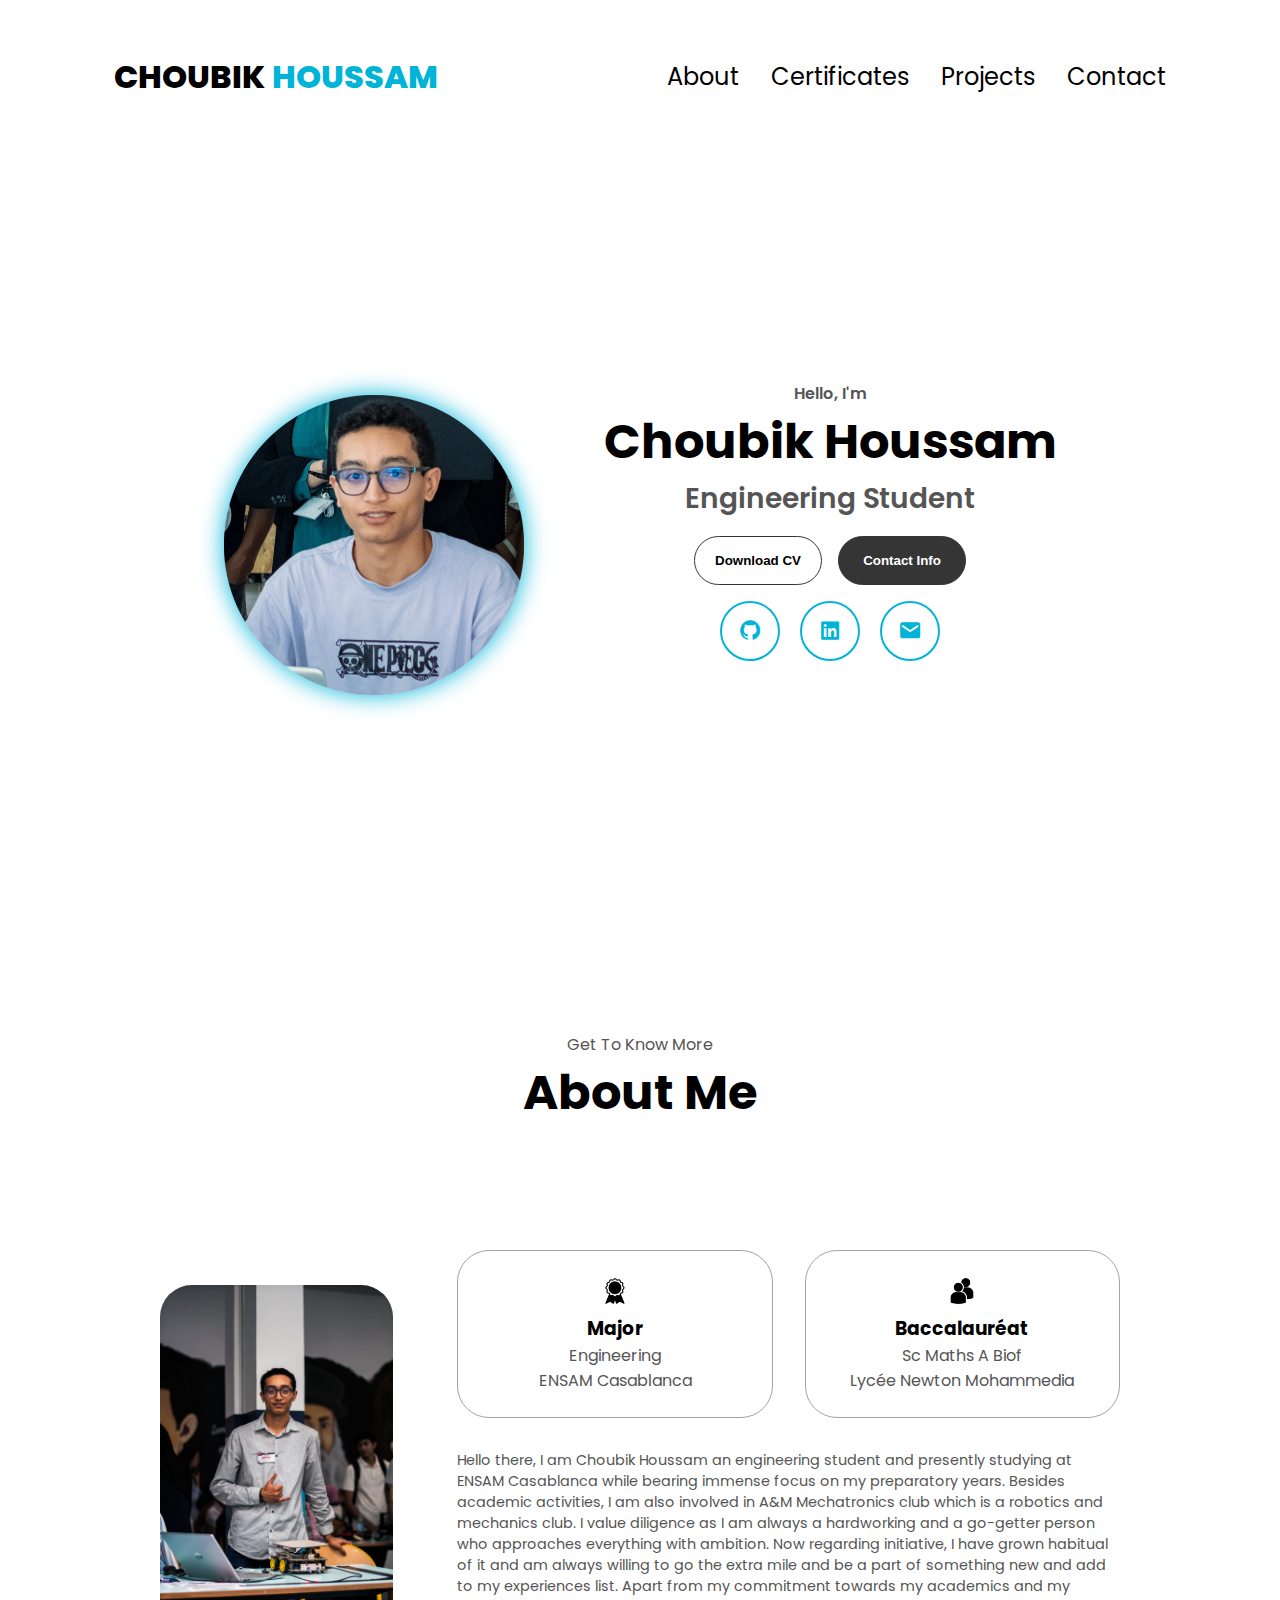
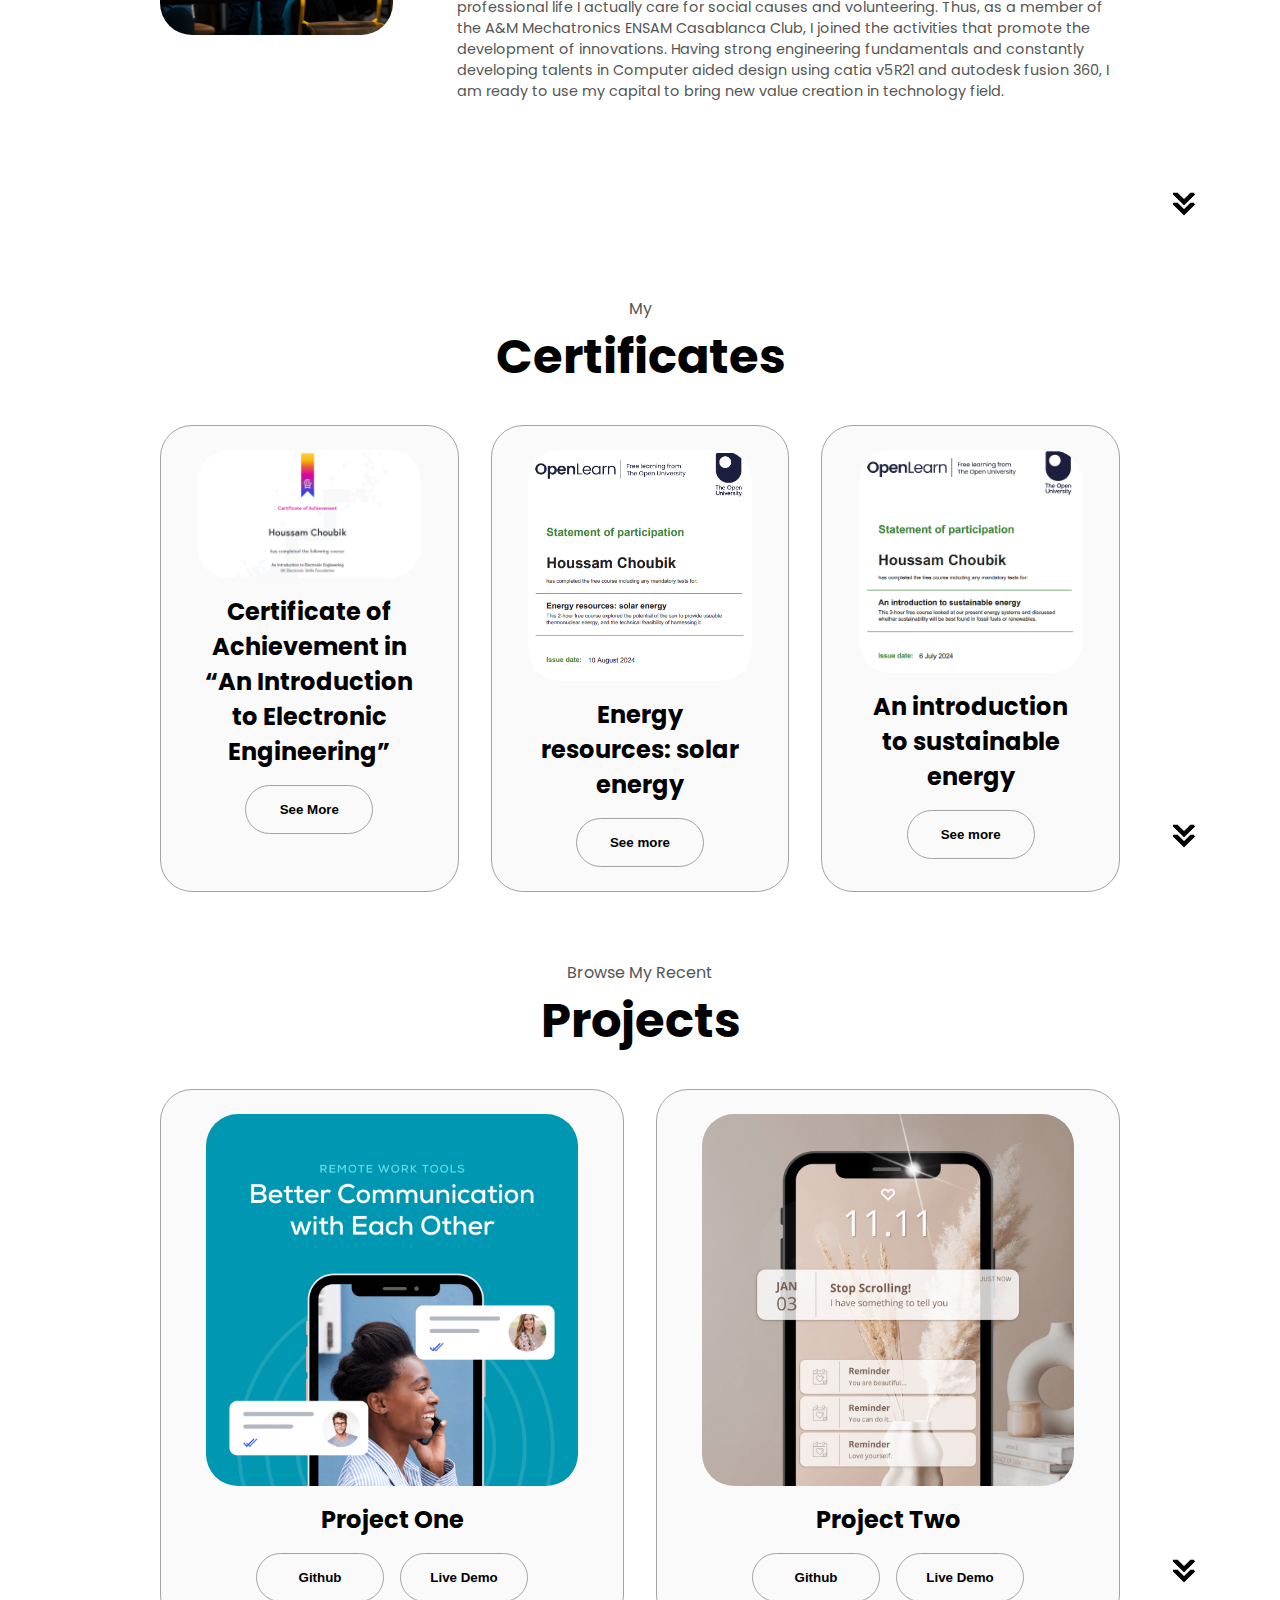
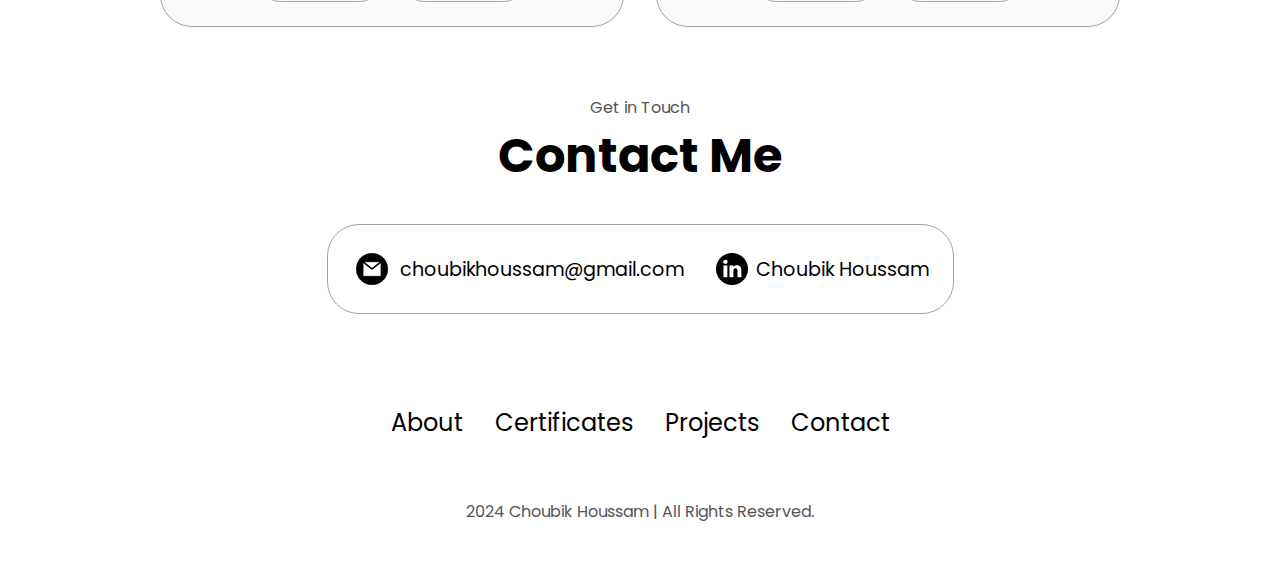
==== index.html @ f27bf786 "Add files via upload" ====
<!DOCTYPE html>
<html lang="en">
  <head>
    <meta charset="UTF-8" />
    <meta http-equiv="X-UA-Compatible" content="IE=edge" />
    <meta name="viewport" content="width=device-width, initial-scale=1.0" />
    <title>My Portfolio</title>
    <link rel="stylesheet" href="style.css" />
    <link rel="stylesheet" href="mediaqueries.css" />
    <link href="https://unpkg.com/boxicons@2.1.4/css/boxicons.min.css"  rel="stylesheet"/>
    <link rel="stylesheet" href="https://cdnjs.cloudflare.com/ajax/libs/font-awesome/4.7.0/css/font-awesome.min.css">
    <link href="https://fonts.googleapis.com/icon?family=Material+Icons" rel="stylesheet">
  </head>
  <body>
    <nav id="desktop-nav">
      <div class="logo">CHOUBIK <span>HOUSSAM</span></div>
      <div>
        <ul class="nav-links">
          <li><a href="#about">About</a></li>
          <li><a href="#certificates">Certificates</a></li>
          <li><a href="#projects">Projects</a></li>
          <li><a href="#contact">Contact</a></li>
        </ul>
      </div>
    </nav>
    <nav id="hamburger-nav">
      <div class="logo">Choubik Houssam</div>
      <div class="hamburger-menu">
        <div class="hamburger-icon" onclick="toggleMenu()">
          <span></span>
          <span></span>
          <span></span>
        </div>
        <div class="menu-links">
          <li><a href="#about" onclick="toggleMenu()">About</a></li>
          <li><a href="#experience" onclick="toggleMenu()">Certificates</a></li>
          <li><a href="#projects" onclick="toggleMenu()">Projects</a></li>
          <li><a href="#contact" onclick="toggleMenu()">Contact</a></li>
        </div>
      </div>
    </nav>
    <section id="profile">
      <div class="section-pic-container">
        <img src="./assets/img2.png" alt="profile-picture" />
      </div>
      <div class="section__text">
        <p class="section__text__p1">Hello, I'm</p>
        <h1 class="title">Choubik Houssam</h1>
        <p class="section__text__p2">Engineering Student</p>
        <div class="btn-container">
          <button
            class="btn btn-color-2"
            onclick="window.open('./Documents/CV Choubik Houssam.pdf')"
          >
            Download CV
          </button>
          <button class="btn btn-color-1" onclick="location.href='#contact'">
            Contact Info
          </button>
        </div>
        
        <div class="social-icons">
          <a href="">
            <i class="bx bxl-github"></i>
          </a>
          <a href="https://www.linkedin.com/in/houssam-choubik-5b4ba3316/">
            <i class="bx bxl-linkedin-square" ></i>
          </a>
          <a href="mailto:choubikhoussam@gmail.com">
            <i class="bx bxs-envelope"></i>
          </a>
        </div>
      </div>
    </section>
    <section id="about">
      <p class="section-text__p1">Get To Know More</p>
      <h1 class="title">About Me</h1>
      <div class="section-container">
        <div class="section__pic-container1">
          <img
            src="./assets/img1.jpg"
            alt="Profile picture"
            class="about-pic"
          />
        </div>
        <div class="about-details-container">
          <div class="about-containers">
            <div class="details-container">
              <img
                src="./assets/experience.png"
                alt="Experience icon"
                class="icon"
              />
              <h3>Major</h3>
              <p>Engineering <br />ENSAM Casablanca</p>
            </div>
            <div class="details-container">
              <img
                src="./assets/education.png"
                alt="Education icon"
                class="icon"
              />
              <h3>Baccalauréat</h3>
              <p>Sc Maths A Biof <br />Lycée Newton Mohammedia</p>
            </div>
          </div>
          <div class="text-container">
            <p class="paragraph1">
              Hello there, I am Choubik Houssam an engineering student and presently studying at ENSAM Casablanca while bearing immense focus on my preparatory years. Besides academic activities, I am also involved in A&M Mechatronics club which is a robotics and mechanics club.

          I value diligence as I am always a hardworking and a go-getter person who approaches everything with ambition. Now regarding initiative, I have grown habitual of it and am always willing to go the extra mile and be a part of something new and add to my experiences list.
          
          Apart from my commitment towards my academics and my professional life I actually care for social causes and volunteering. Thus, as a member of the A&M Mechatronics ENSAM Casablanca Club, I joined the activities that promote the development of innovations.
          
          Having strong engineering fundamentals and constantly developing talents in Computer aided design using catia v5R21 and autodesk fusion 360, I am ready to use my capital to bring new value creation in technology field.
            </p>
          </div>
        </div>
      </div>
      <img
        src="./assets/arrow.png"
        alt="Arrow icon"
        class="icon arrow"
        onclick="location.href='#certificates'"
      />
    </section>

  </section>
  <section id="certificates">
    <p class="section__text__p1">My</p>
    <h1 class="title">Certificates</h1>
    <div class="certificates-details-container">
      <div class="about-containers">
        <div class="details-container color-container">
          <div class="article-container">
            <img
              src="./certifimage/cert.png"
              alt="Project 1"
              class="project-img"
            />
          </div>
          <h2 class="certificates-sub-title project-title">Certificate of Achievement in “An Introduction to Electronic Engineering”</h2>
          <div class="btn-container">
            <button
              class="btn btn-color-2 project-btn"
              onclick="location.href='https://www.futurelearn.com/certificates/hrelv6k'"
            >
              See More
            </button>
          </div>
        </div>
        <div class="details-container color-container">
          <div class="article-container">
            <img
              src="./certifimage/cert1.png"
              alt="Project 2"
              class="project-img"
            />
          </div>
          <h2 class="certificates-sub-title project-title">Energy resources: solar energy</h2>
          <div class="btn-container">
            <button
              class="btn btn-color-2 project-btn"
              onclick="window.open('./Documents/S278_6_statement.pdf')"
            >
              See more
            </button>

          </div>
        </div>
        <div class="details-container color-container">
          <div class="article-container">
            <img
              src="./certifimage/cert2.png"
              alt="Project 3"
              class="project-img"
            />
          </div>
          <h2 class="certificates-sub-title project-title">An introduction to sustainable energy</h2>
          <div class="btn-container">
            <button
              class="btn btn-color-2 project-btn"
              onclick="window.open('./Documents/T206_2_statement.pdf')"
            >
              See more
            </button>
          </div>
        </div>
        
      </div>
    </div>
    <img
    src="./assets/arrow.png"
    alt="Arrow icon"
    class="icon arrow"
    onclick="location.href='#projects'"
  />
    
      
    </section>


    <section id="projects">
      <p class="section__text__p1">Browse My Recent</p>
      <h1 class="title">Projects</h1>
      <div class="experience-details-container">
        <div class="about-containers">
          <div class="details-container color-container">
            <div class="article-container">
              <img
                src="./assets/project-1.png"
                alt="Project 1"
                class="project-img"
              />
            </div>
            <h2 class="experience-sub-title project-title">Project One</h2>
            <div class="btn-container">
              <button
                class="btn btn-color-2 project-btn"
                onclick="location.href='https://github.com/'"
              >
                Github
              </button>
              <button
                class="btn btn-color-2 project-btn"
                onclick="location.href='https://github.com/'"
              >
                Live Demo
              </button>
            </div>
          </div>
          <div class="details-container color-container">
            <div class="article-container">
              <img
                src="./assets/project-2.png"
                alt="Project 2"
                class="project-img"
              />
            </div>
            <h2 class="experience-sub-title project-title">Project Two</h2>
            <div class="btn-container">
              <button
                class="btn btn-color-2 project-btn"
                onclick="location.href='https://github.com/'"
              >
                Github
              </button>
              <button
                class="btn btn-color-2 project-btn"
                onclick="location.href='https://github.com/'"
              >
                Live Demo
              </button>
            </div>
          </div>
          
        </div>
      </div>
      <img
        src="./assets/arrow.png"
        alt="Arrow icon"
        class="icon arrow"
        onclick="location.href='#contact'"
      />
    </section>
    <section id="contact">
      <p class="section__text__p1">Get in Touch</p>
      <h1 class="title">Contact Me</h1>
      <div class="contact-info-upper-container">
        <div class="contact-info-container">
          <img
            src="./assets/email.png"
            alt="Email icon"
            class="icon contact-icon email-icon"
          />
          <p><a href="mailto:choubikhoussam@gmail.com">choubikhoussam@gmail.com</a></p>
        </div>
        <div class="contact-info-container">
          <img
            src="./assets/linkedin.png"
            alt="LinkedIn icon"
            class="icon contact-icon"
          />
          <p><a href="https://www.linkedin.com/in/houssam-choubik-5b4ba3316/">Choubik Houssam</a></p>
        </div>
      </div>
    </section>
    <footer>
      <nav>
        <div class="nav-links-container">
          <ul class="nav-links">
            <li><a href="#about">About</a></li>
            <li><a href="#certificates">Certificates</a></li>
            <li><a href="#projects">Projects</a></li>
            <li><a href="#contact">Contact</a></li>
          </ul>
        </div>
      </nav>
      <p>2024 Choubik Houssam | All Rights Reserved.</p>
    </footer>
    <script src="script.js"></script>
  </body>
</html>
---- style.css ----
/* GENERAL */

@import url("https://fonts.googleapis.com/css2?family=Poppins:wght@300;400;500;600&display=swap");

* {
  margin: 0;
  padding: 0;
  box-sizing: border-box;
  text-decoration: none;
  border: none;
  outline: none;
}


body {
  font-family: "Poppins", sans-serif;
}

html {
  scroll-behavior: smooth;
}

:root {
  --bg-color: #03045e;
  --second-bg-color: #0077b6;
  --text-color: white;
  --main-color: #00b4d8;
}

p {
  color: rgb(85, 85, 85);
}

/* TRANSITION */

a,
.btn {
  transition: all 300ms ease;
}

/* DESKTOP NAV */

nav,
.nav-links {
  display: flex;
}

nav {
  justify-content: space-around;
  align-items: center;
  height: 17vh;
}

.nav-links {
  gap: 2rem;
  list-style: none;
  font-size: 1.5rem;
}

a {
  color: black;
  text-decoration: none;
  text-decoration-color: white;
}

a:hover {
  color: grey;
  
  text-underline-offset: 1rem;
  text-decoration-color: rgb(181, 181, 181);
}

.logo {
  font-size: 2rem;
  color: black;
  font-weight: 800;
  cursor: pointer;
  transition: 0.3s ease;
}

.logo:hover {
  cursor: default;
  transform: scale(1.1);
}

span{
  color: var(--main-color);
}

/* HAMBURGER MENU */


.nav-links a:hover {
  text-decoration: underline;
  color: grey;
  
}

#hamburger-nav {
  display: none;
  
}

.hamburger-menu {
  position: relative;
  display: inline-block;
  
  
}


.hamburger-icon {
  display: flex;
  flex-direction: column;
  justify-content: space-between;
  height: 24px;
  width: 30px;
  cursor: pointer;
  
}

.hamburger-icon span {
  width: 100%;
  height: 2px;
  background-color: black;
  transition: all 0.3 ease-in-out;
  
}

.menu-links {
  position: absolute;
  top: 100%;
  right: 0;
  background-color: white;
  width: fit-content;
  max-height: 0;
  overflow: hidden;
  transition: all 0.3 ease-in-out;
  
  
}

.menu-links a {
  display: block;
  padding: 10px;
  text-align: center;
  font-size: 1.5rem;
  color: black;
  text-decoration: none;
  transition: all 0.3 ease-in-out;
  
}

.menu-links li {
  list-style: none;
  
}

.menu-links.open {
  max-height: 300px;
}

.hamburger-icon.open span:first-child {
  transform: rotate(45deg) translate(10px, 5px);
}

.hamburger-icon.open span:nth-child(2) {
  opacity: 0;
}

.hamburger-icon.open span:last-child {
  transform: rotate(-45deg) translate(10px, -5px);
}

.hamburger-icon span:first-child {
  transform: none;
}

.hamburger-icon span:first-child {
  opacity: 1;
}

.hamburger-icon span:first-child {
  transform: none;
}

/* SECTIONS */

section {
  padding-top: 4vh;
  height: 96vh;
  margin: 0 10rem;
  box-sizing: border-box;
  min-height: fit-content;
}

.section-container {
  display: flex;
}

/* PROFILE SECTION */

#profile {
  display: flex;
  justify-content: center;
  gap: 5rem;
  height: 80vh;
}

.section-pic-container {
  display: flex;
  height: 300px;
  width: 300px;
  margin: auto 0;
  box-shadow: 0 0 25px var(--main-color);
  transition: 0.4s ease-in-out;
  border-radius: 50%;
  
}

.section-pic-container:hover{
  box-shadow: 0 0 25px var(--main-color),
              0 0 50px var(--main-color),
              0 0 100px var(--main-color);
}

.section__pic-container1 {
  display: flex;
  height: 350px;
  width: 350px;
  margin: auto 0;
}



.section__text {
  align-self: center;
  text-align: center;
}

.section__text p {
  font-weight: 600;
}

.section__text__p1 {
  text-align: center;
  
}

.section-text__p1 {
  text-align: center;
  
}

.section__text__p2 {
  font-size: 1.75rem;
  margin-bottom: 1rem;
}

.title {
  font-size: 3rem;
  text-align: center;
}


.paragraph1{
  font-size: 0.9em;
}


/* ICONS */

.social-icons{
  text-align: center;
}

.social-icons a{
  display: inline-flex;
  justify-content: center;
  align-items: center;
  font-size: 1.5rem;
  padding: 1rem;
  background: transparent;
  border: 2px solid var(--main-color);
  border-radius: 50%;
  color: var(--main-color);
  margin: 3rem 0.5rem;
  transition: 0.3s ease;
  margin-top: 1rem;
  gap: 1rem;
  
}

.social-icons a:hover{
  color: var(--text-color);
  background-color: var(--main-color);
  transform: scale(1.2)translateY(-5px);
  box-shadow: 0 0 25px var(--main-color);
}

.icon {
  cursor: pointer;
  height: 2rem;
}

/* BUTTONS */

.btn-container {
  display: flex;
  justify-content: center;
  gap: 1rem;
}

.btn {
  font-weight: 600;
  transition: all 300ms ease;
  padding: 1rem;
  width: 8rem;
  border-radius: 2rem;
}

.btn-color-1,
.btn-color-2 {
  border: rgb(53, 53, 53) 0.1rem solid;
}

.btn-color-1:hover,
.btn-color-2:hover {
  cursor: pointer;
}

.btn-color-1,
.btn-color-2:hover {
  background: rgb(53, 53, 53);
  color: white;
}

.btn-color-1:hover {
  background: rgb(0, 0, 0);
}

.btn-color-2 {
  background: none;
}

.btn-color-2:hover {
  border: rgb(255, 255, 255) 0.1rem solid;
}

.btn-container {
  gap: 1rem;
}

/* ABOUT SECTION */

#about {
  position: relative;
}

.about-containers {
  gap: 2rem;
  margin-bottom: 2rem;
  margin-top: 2rem;
}

.about-details-container {
  justify-content: center;
  flex-direction: column;
}

.about-containers,
.about-details-container {
  display: flex;
}

.about-pic {
  border-radius: 2rem;
}

.arrow {
  position: absolute;
  right: -5rem;
  bottom: 2.5rem;
}

.details-container {
  padding: 1.5rem;
  flex: 1;
  background: white;
  border-radius: 2rem;
  border: rgb(53, 53, 53) 0.1rem solid;
  border-color: rgb(163, 163, 163);
  text-align: center;
}

.section-container {
  gap: 4rem;
  height: 80%;
}

.section__pic-container {
  height: 400px;
  width: 400px;
  margin: auto 0;
}

/* EXPERIENCE SECTION */

#certificate {
  position: relative;
}

.certificate-sub-title {
  color: rgb(85, 85, 85);
  font-weight: 600;
  font-size: 1.75rem;
  margin-bottom: 2rem;
}

.certificate-details-container {
  display: flex;
  justify-content: center;
  flex-direction: column;
}

.article-container {
  display: flex;
  text-align: initial;
  flex-wrap: wrap;
  flex-direction: row;
  gap: 2.5rem;
  justify-content: space-around;
}

article {
  display: flex;
  width: 10rem;
  justify-content: space-around;
  gap: 0.5rem;
}

article .icon {
  cursor: default;
}

 /* certificatesSECTION */
#certificates {
  position: relative;
}

.color-container {
  border-color: rgb(163, 163, 163);
  background: rgb(250, 250, 250);
}

.project-img {
  border-radius: 2rem;
  width: 90%;
  height: 90%;
}

.project-title {
  margin: 1rem;
  color: black;
}

.project-btn {
  color: black;
  border-color: rgb(163, 163, 163);
}

/* PROJECTS SECTION */

#projects {
  position: relative;
}

.color-container {
  border-color: rgb(163, 163, 163);
  background: rgb(250, 250, 250);
}

.project-img {
  border-radius: 2rem;
  width: 90%;
  height: 90%;
}

.project-title {
  margin: 1rem;
  color: black;
}

.project-btn {
  color: black;
  border-color: rgb(163, 163, 163);
}


/* CONTACT */

#contact {
  display: flex;
  justify-content: center;
  flex-direction: column;
  height: 70vh;
}

.contact-info-upper-container {
  display: flex;
  justify-content: center;
  border-radius: 2rem;
  border: rgb(53, 53, 53) 0.1rem solid;
  border-color: rgb(163, 163, 163);
  background: (250, 250, 250);
  margin: 2rem auto;
  padding: 0.5rem;
}

.contact-info-container {
  display: flex;
  align-items: center;
  justify-content: center;
  gap: 0.5rem;
  margin: 1rem;
}

.contact-info-container p {
  font-size: larger;
}

.contact-icon {
  cursor: default;
}

.email-icon {
  height: 2.5rem;
}

/* FOOTER SECTION */

footer {
  height: 26vh;
  margin: 0 1rem;
}

footer p {
  text-align: center;
}
---- mediaqueries.css ----
@media screen and (max-width: 1400px) {
  #profile {
    height: 83vh;
    margin-bottom: 6rem;
  }
  .about-containers {
    flex-wrap: wrap;
  }
  #contact,
  #certificates {
    height: fit-content;
  }
  #projects {
    height: fit-content;
  }
}

@media screen and (max-width: 1200px) {
  #desktop-nav {
    display: none;
  }
  #hamburger-nav {
    display: flex;
  }
  #certificate,
  .certificate-details-container {
    margin-top: 2rem;
  }
  #profile,
  .section-container {
    display: block;
  }
  .arrow {
    display: none;
  }
  section,
  .section-container {
    height: fit-content;
  }
  section {
    margin: 0 5%;
  }
  .section-pic-container {
    width: 200px;
    height: 200px;
    margin: 0 auto 2rem;
  }

  .section__pic-container1 {
    width: 200px;
    height: 200px;
    margin: 0 auto 2rem;
    margin-left: 39%;
    
  }

  .section-text__p1 {
    text-align: center;
    margin-top: 20%;
  } 

  .about-containers {
    margin-top: 0;
    margin: 0 auto 2rem;
  }
}

@media screen and (max-width: 600px) {
  #contact,
  footer {
    height: 40vh;
  }
  #profile {
    height: 83vh;
    margin-bottom: 0;
  }
  article {
    font-size: 1rem;
  }
  footer nav {
    height: fit-content;
    margin-bottom: 2rem;
  }
  .about-containers,
  .contact-info-upper-container,
  .btn-container {
    flex-wrap: wrap;
  }
  .contact-info-container {
    margin: 0;
  }
  .contact-info-container p,
  .nav-links li a {
    font-size: 1rem;
  }
  .certificate-sub-title {
    font-size: 1.25rem;
  }
  .logo {
    font-size: 1.5rem;
  }
  .nav-links {
    flex-direction: column;
    gap: 0.5rem;
    text-align: center;
  }
  .section__pic-container {
    width: auto;
    height: 46vw;
    justify-content: center;
  }
  .section__text__p2 {
    font-size: 1.25rem;
  }
  .title {
    font-size: 2rem;
  }
  .text-container {
    text-align: justify;
  }
}
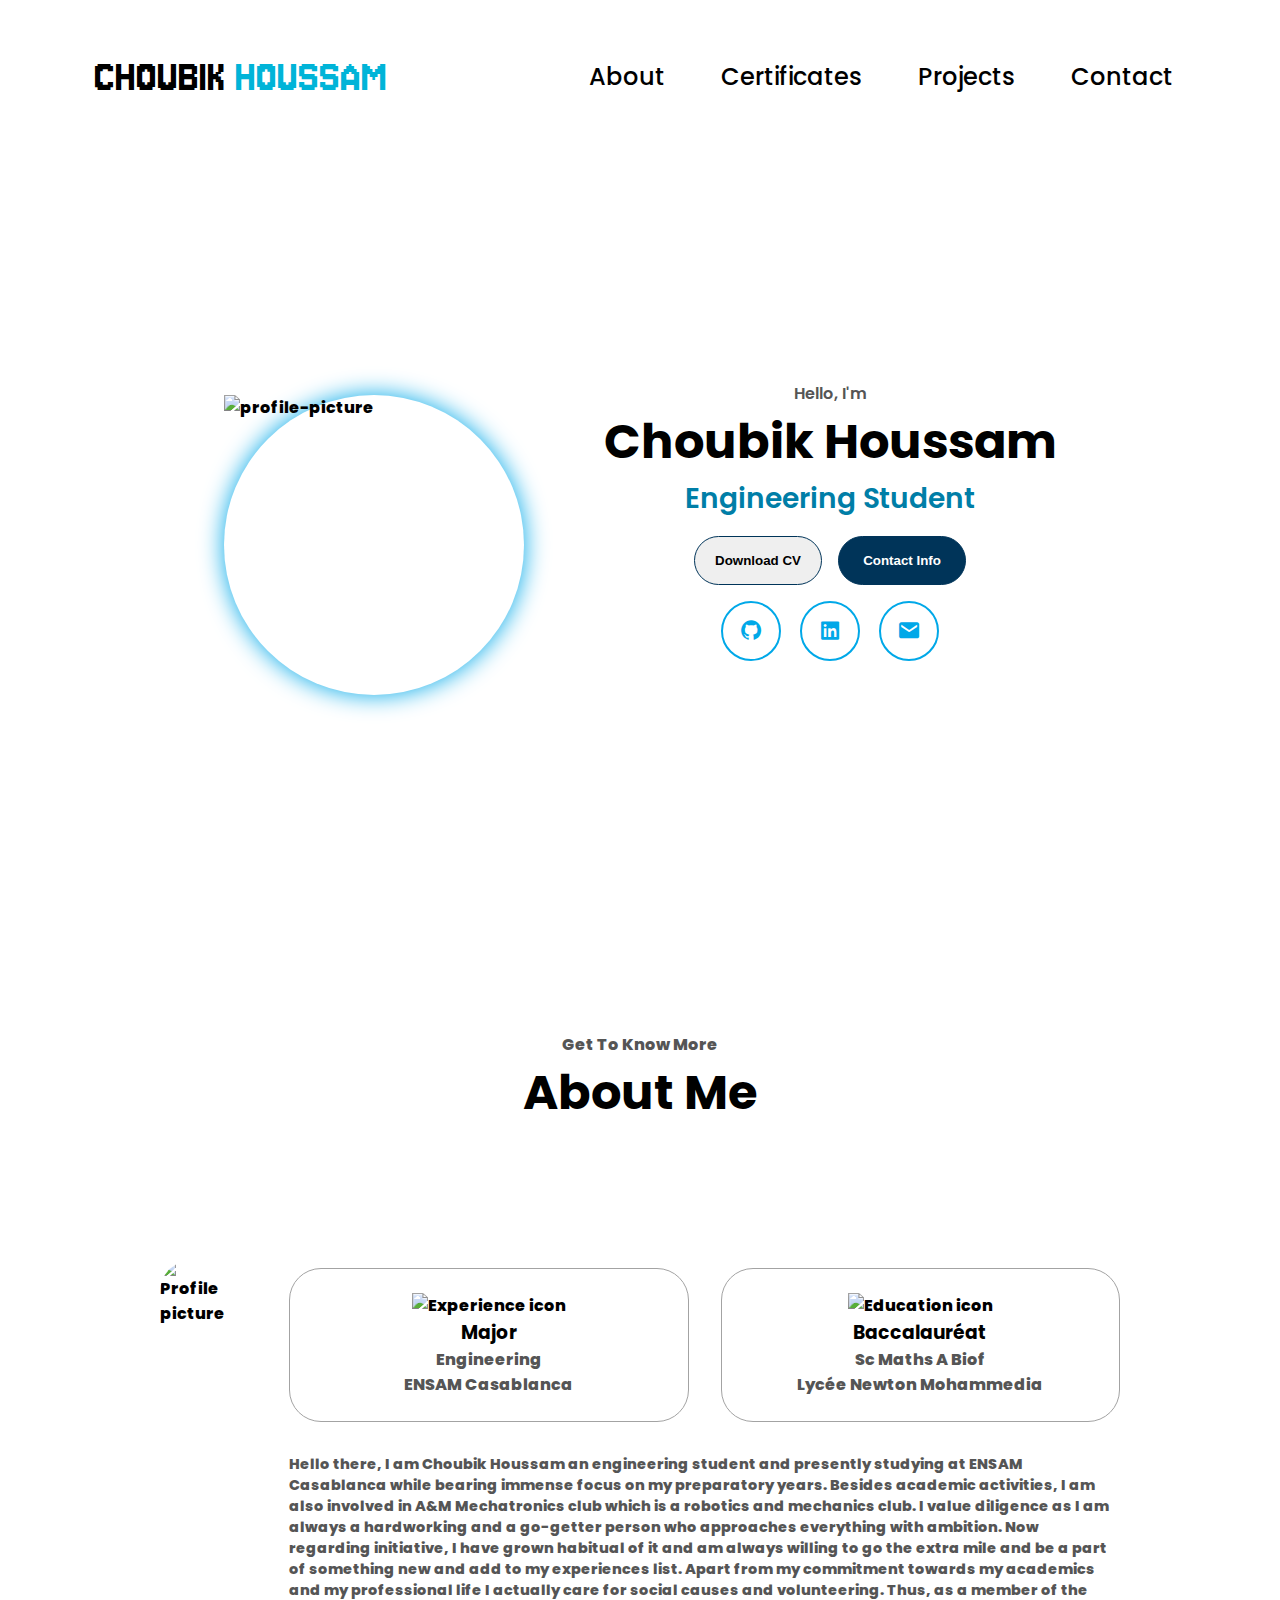
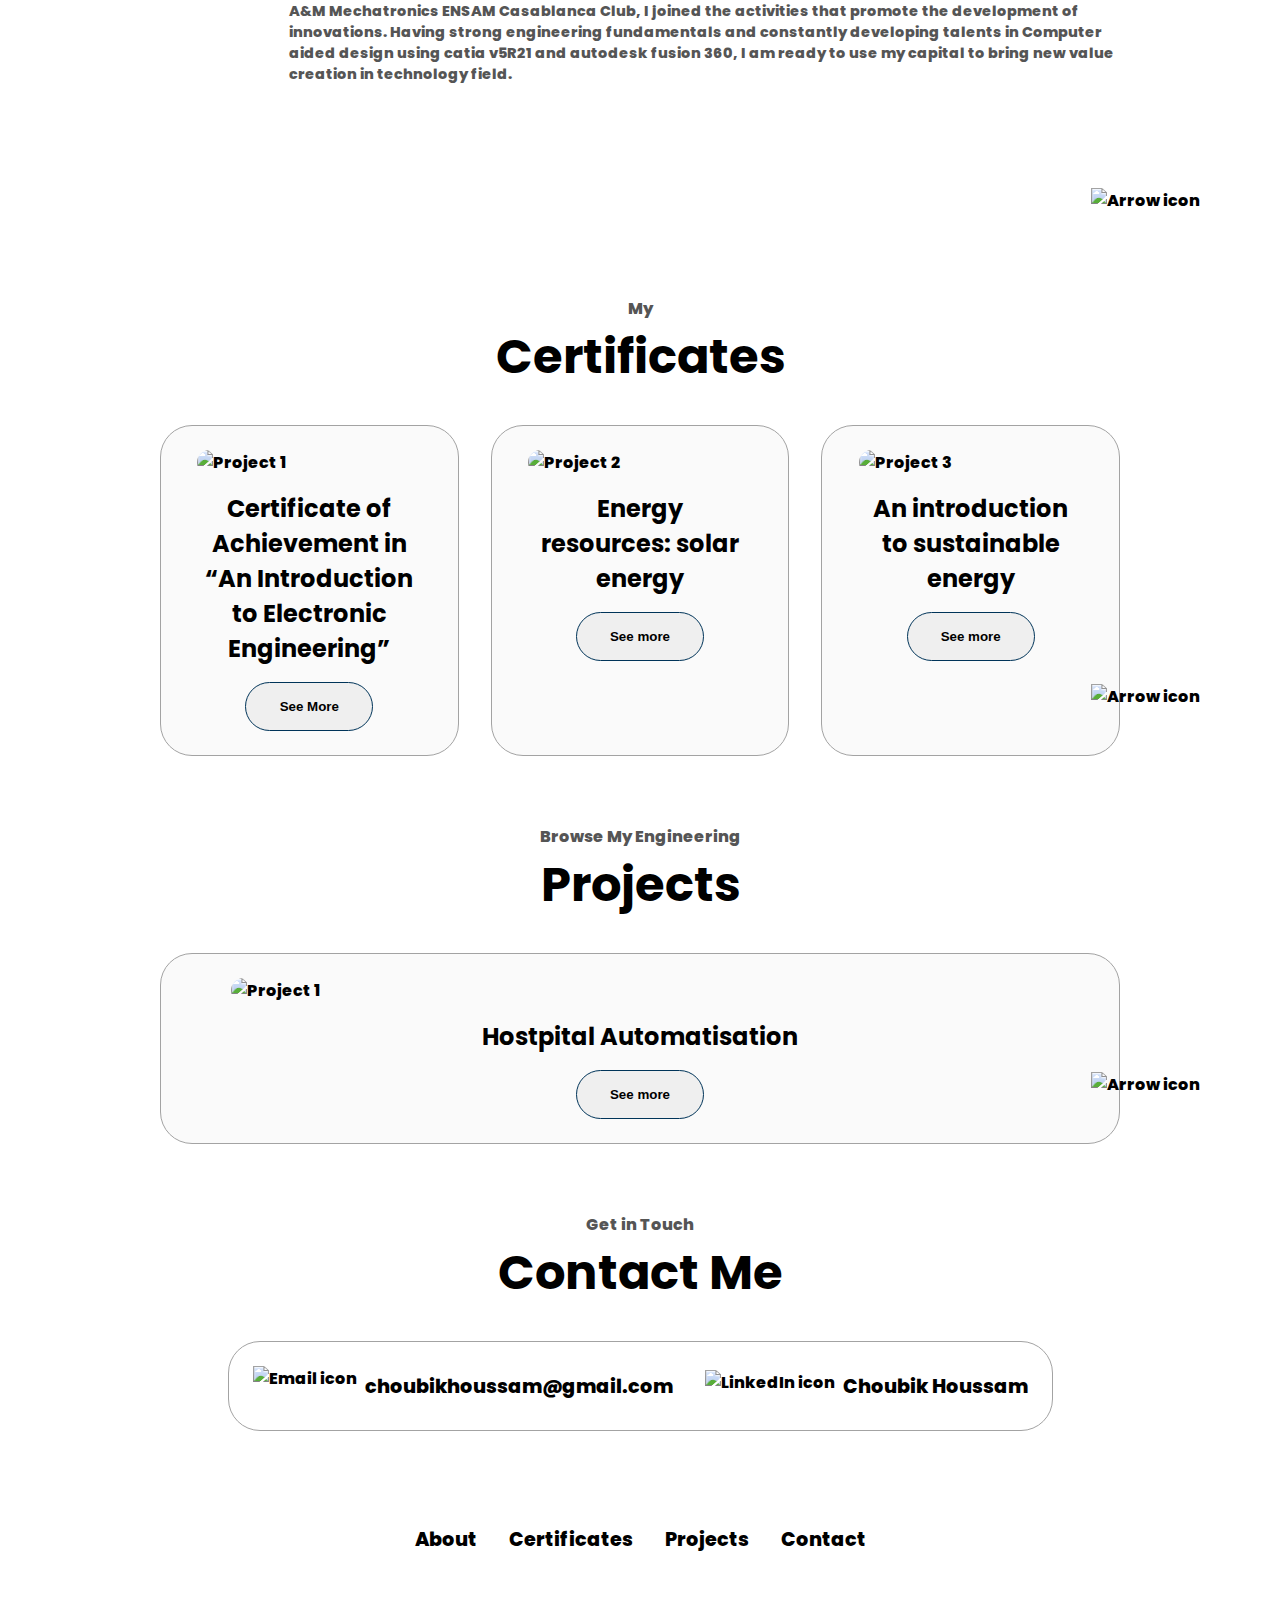
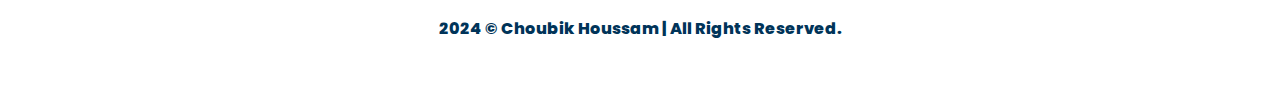
==== commit ee972a55: "Add files via upload" ====
--- a/index.html
+++ b/index.html
@@ -49,12 +49,12 @@
         <p class="section__text__p2">Engineering Student</p>
         <div class="btn-container">
           <button
-            class="btn btn-color-2"
+            class="btn1"
             onclick="window.open('./Documents/CV Choubik Houssam.pdf')"
           >
             Download CV
           </button>
-          <button class="btn btn-color-1" onclick="location.href='#contact'">
+          <button class="btn2" onclick="location.href='#contact'">
             Contact Info
           </button>
         </div>
@@ -142,7 +142,7 @@
           <h2 class="certificates-sub-title project-title">Certificate of Achievement in “An Introduction to Electronic Engineering”</h2>
           <div class="btn-container">
             <button
-              class="btn btn-color-2 project-btn"
+              class="btn1"
               onclick="location.href='https://www.futurelearn.com/certificates/hrelv6k'"
             >
               See More
@@ -160,7 +160,7 @@
           <h2 class="certificates-sub-title project-title">Energy resources: solar energy</h2>
           <div class="btn-container">
             <button
-              class="btn btn-color-2 project-btn"
+              class="btn1"
               onclick="window.open('./Documents/S278_6_statement.pdf')"
             >
               See more
@@ -179,7 +179,7 @@
           <h2 class="certificates-sub-title project-title">An introduction to sustainable energy</h2>
           <div class="btn-container">
             <button
-              class="btn btn-color-2 project-btn"
+              class="btn1"
               onclick="window.open('./Documents/T206_2_statement.pdf')"
             >
               See more
@@ -201,57 +201,29 @@
 
 
     <section id="projects">
-      <p class="section__text__p1">Browse My Recent</p>
+      <p class="section__text__p1">Browse My Engineering</p>
       <h1 class="title">Projects</h1>
       <div class="experience-details-container">
         <div class="about-containers">
           <div class="details-container color-container">
             <div class="article-container">
               <img
-                src="./assets/project-1.png"
+                src="./projectsimage/Hospital automatisation.jpg"
                 alt="Project 1"
                 class="project-img"
               />
             </div>
-            <h2 class="experience-sub-title project-title">Project One</h2>
+            <h2 class="experience-sub-title project-title">Hostpital Automatisation</h2>
             <div class="btn-container">
               <button
-                class="btn btn-color-2 project-btn"
-                onclick="location.href='https://github.com/'"
+                class="btn1"
+                onclick="location.href='project1.html'"
               >
-                Github
+               See more
               </button>
-              <button
-                class="btn btn-color-2 project-btn"
-                onclick="location.href='https://github.com/'"
-              >
-                Live Demo
-              </button>
-            </div>
-          </div>
-          <div class="details-container color-container">
-            <div class="article-container">
-              <img
-                src="./assets/project-2.png"
-                alt="Project 2"
-                class="project-img"
-              />
-            </div>
-            <h2 class="experience-sub-title project-title">Project Two</h2>
-            <div class="btn-container">
-              <button
-                class="btn btn-color-2 project-btn"
-                onclick="location.href='https://github.com/'"
-              >
-                Github
-              </button>
-              <button
-                class="btn btn-color-2 project-btn"
-                onclick="location.href='https://github.com/'"
-              >
-                Live Demo
-              </button>
-            </div>
+            </div>
+          </div>
+          
           </div>
           
         </div>
@@ -286,9 +258,9 @@
       </div>
     </section>
     <footer>
-      <nav>
+      <nav class="nav1">
         <div class="nav-links-container">
-          <ul class="nav-links">
+          <ul class="nav-links1">
             <li><a href="#about">About</a></li>
             <li><a href="#certificates">Certificates</a></li>
             <li><a href="#projects">Projects</a></li>
@@ -296,7 +268,7 @@
           </ul>
         </div>
       </nav>
-      <p>2024 Choubik Houssam | All Rights Reserved.</p>
+      <p>2024 &copy Choubik Houssam | All Rights Reserved.</p>
     </footer>
     <script src="script.js"></script>
   </body>
--- a/style.css
+++ b/style.css
@@ -1,6 +1,7 @@
 /* GENERAL */
 
 @import url("https://fonts.googleapis.com/css2?family=Poppins:wght@300;400;500;600&display=swap");
+@import url("https://fonts.googleapis.com/css2?family=Jersey+10&display=swap");
 
 * {
   margin: 0;
@@ -14,6 +15,7 @@
 
 body {
   font-family: "Poppins", sans-serif;
+  font-weight: 800;
 }
 
 html {
@@ -25,6 +27,9 @@
   --second-bg-color: #0077b6;
   --text-color: white;
   --main-color: #00b4d8;
+  --hover: #00a8e8;
+  --border: #003459;
+  --text1: #007ea7;
 }
 
 p {
@@ -57,6 +62,60 @@
   font-size: 1.5rem;
 }
 
+.nav-links li{
+  list-style: none;
+  margin: 0 12px;
+}
+.nav-links li a{
+  position: relative;
+  color: black;
+  font-size: 24px;
+  font-weight: 500;
+  padding: 6px 0;
+  text-decoration: none;
+  
+}
+.nav-links li a:before{
+  content: '';
+  position: absolute;
+  bottom: 0;
+  left: 0;
+  height: 3px;
+  width: 0%;
+  background: #34efdf;
+  border-radius: 12px;
+  transition: all 0.4s ease;
+}
+.nav-links li a:hover:before{
+  width: 100%;
+}
+.nav-links li.center a:before{
+  left: 50%;
+  transform: translateX(-50%);
+}
+.nav-links li.upward a:before{
+  width: 100%;
+  bottom: -5px;
+  opacity: 0;
+}
+.nav-links li.upward a:hover:before{
+  bottom: 0px;
+  opacity: 1;
+}
+.nav-links li.forward a:before{
+  width: 100%;
+  transform: scaleX(0);
+  transform-origin: right;
+  transition: transform 0.4s ease;
+}
+.nav-links li.forward a:hover:before{
+  transform: scaleX(1);
+  transform-origin: left;
+}
+.nav-links a:hover {
+  color: var(--hover);
+}
+
 a {
   color: black;
   text-decoration: none;
@@ -64,23 +123,25 @@
 }
 
 a:hover {
-  color: grey;
-  
+  color: var(--hover);
   text-underline-offset: 1rem;
-  text-decoration-color: rgb(181, 181, 181);
+  text-decoration-color: var(--hover);
 }
 
 .logo {
-  font-size: 2rem;
-  color: black;
-  font-weight: 800;
+  font-size: 3rem;
+  color: black;
   cursor: pointer;
   transition: 0.3s ease;
+  font-family: "Jersey 10", sans-serif;
+  font-weight: 400;
+  font-style: normal;
 }
 
 .logo:hover {
   cursor: default;
   transform: scale(1.1);
+  font-weight: 800;
 }
 
 span{
@@ -90,11 +151,7 @@
 /* HAMBURGER MENU */
 
 
-.nav-links a:hover {
-  text-decoration: underline;
-  color: grey;
-  
-}
+
 
 #hamburger-nav {
   display: none;
@@ -150,6 +207,10 @@
   transition: all 0.3 ease-in-out;
   
 }
+.menu-links a:hover{
+  color: var(--hover);
+}
+
 
 .menu-links li {
   list-style: none;
@@ -212,16 +273,16 @@
   height: 300px;
   width: 300px;
   margin: auto 0;
-  box-shadow: 0 0 25px var(--main-color);
+  box-shadow: 0 0 25px var(--hover);
   transition: 0.4s ease-in-out;
   border-radius: 50%;
   
 }
 
 .section-pic-container:hover{
-  box-shadow: 0 0 25px var(--main-color),
-              0 0 50px var(--main-color),
-              0 0 100px var(--main-color);
+  box-shadow: 0 0 25px var(--hover),
+              0 0 50px var(--hover),
+              0 0 100px var(--hover);
 }
 
 .section__pic-container1 {
@@ -255,6 +316,7 @@
 .section__text__p2 {
   font-size: 1.75rem;
   margin-bottom: 1rem;
+  color: var(--text1);
 }
 
 .title {
@@ -281,9 +343,9 @@
   font-size: 1.5rem;
   padding: 1rem;
   background: transparent;
-  border: 2px solid var(--main-color);
+  border: 2px solid var(--hover);
   border-radius: 50%;
-  color: var(--main-color);
+  color: var(--hover);
   margin: 3rem 0.5rem;
   transition: 0.3s ease;
   margin-top: 1rem;
@@ -293,9 +355,9 @@
 
 .social-icons a:hover{
   color: var(--text-color);
-  background-color: var(--main-color);
+  background-color: var(--hover);
   transform: scale(1.2)translateY(-5px);
-  box-shadow: 0 0 25px var(--main-color);
+  box-shadow: 0 0 25px var(--hover);
 }
 
 .icon {
@@ -319,33 +381,42 @@
   border-radius: 2rem;
 }
 
-.btn-color-1,
-.btn-color-2 {
-  border: rgb(53, 53, 53) 0.1rem solid;
-}
-
-.btn-color-1:hover,
-.btn-color-2:hover {
+.btn1{
+  border: var(--border) 0.1rem solid;
+  font-weight: 600;
+  transition: all 300ms ease;
+  padding: 1rem;
+  width: 8rem;
+  border-radius: 2rem;
+}
+
+.btn1:hover{
+  background: var(--hover);
+  border:var(--hover) 0.1rem solid ;
   cursor: pointer;
-}
-
-.btn-color-1,
-.btn-color-2:hover {
-  background: rgb(53, 53, 53);
+  background: var(--hover);
   color: white;
 }
 
-.btn-color-1:hover {
-  background: rgb(0, 0, 0);
-}
-
-.btn-color-2 {
-  background: none;
-}
-
-.btn-color-2:hover {
-  border: rgb(255, 255, 255) 0.1rem solid;
-}
+.btn2{
+  border: var(--border) 0.1rem solid;
+  background-color: var(--border);
+  color: white;
+  font-weight: 600;
+  transition: all 300ms ease;
+  padding: 1rem;
+  width: 8rem;
+  border-radius: 2rem;
+}
+
+.btn2:hover{
+  background: var(--hover);
+  border:var(--hover) 0.1rem solid ;
+  cursor: pointer;
+  background: var(--hover);
+  color: black;
+}
+
 
 .btn-container {
   gap: 1rem;
@@ -398,7 +469,7 @@
   height: 80%;
 }
 
-.section__pic-container {
+.section__pic-container1 {
   height: 400px;
   width: 400px;
   margin: auto 0;
@@ -542,10 +613,40 @@
 footer {
   height: 26vh;
   margin: 0 1rem;
+  
 }
 
 footer p {
   text-align: center;
-}
-
-
+  color: #003459;
+}
+
+.nav1,
+.nav-links1 {
+  display: flex;
+}
+
+.nav1 {
+  justify-content: space-around;
+  align-items: center;
+  height: 17vh;
+}
+
+.nav-links1 {
+  gap: 2rem;
+  list-style: none;
+  font-size: 1.2rem;
+}
+
+.nav-links1 a {
+  color: black;
+  text-decoration: none;
+  text-decoration-color: white;
+}
+
+.nav-links1 a:hover {
+  color: var(--hover);
+  
+  text-underline-offset: 1rem;
+  text-decoration-color: rgb(181, 181, 181);
+}--- a/mediaqueries.css
+++ b/mediaqueries.css
@@ -63,6 +63,13 @@
     margin-top: 0;
     margin: 0 auto 2rem;
   }
+  .logo {
+    font-size: 3rem;
+    color: #00b4d8;
+  }
+  
+
+  
 }
 
 @media screen and (max-width: 600px) {
@@ -97,8 +104,12 @@
     font-size: 1.25rem;
   }
   .logo {
-    font-size: 1.5rem;
+    font-size: 3rem;
+    color: #00b4d8;
   }
+  
+
+  
   .nav-links {
     flex-direction: column;
     gap: 0.5rem;
@@ -109,6 +120,14 @@
     height: 46vw;
     justify-content: center;
   }
+
+  .section__pic-container1 {
+    width: 200px;
+    height: 200px;
+    margin: 0 auto 2rem;
+    margin-left: 39%;
+    
+  } 
   .section__text__p2 {
     font-size: 1.25rem;
   }
